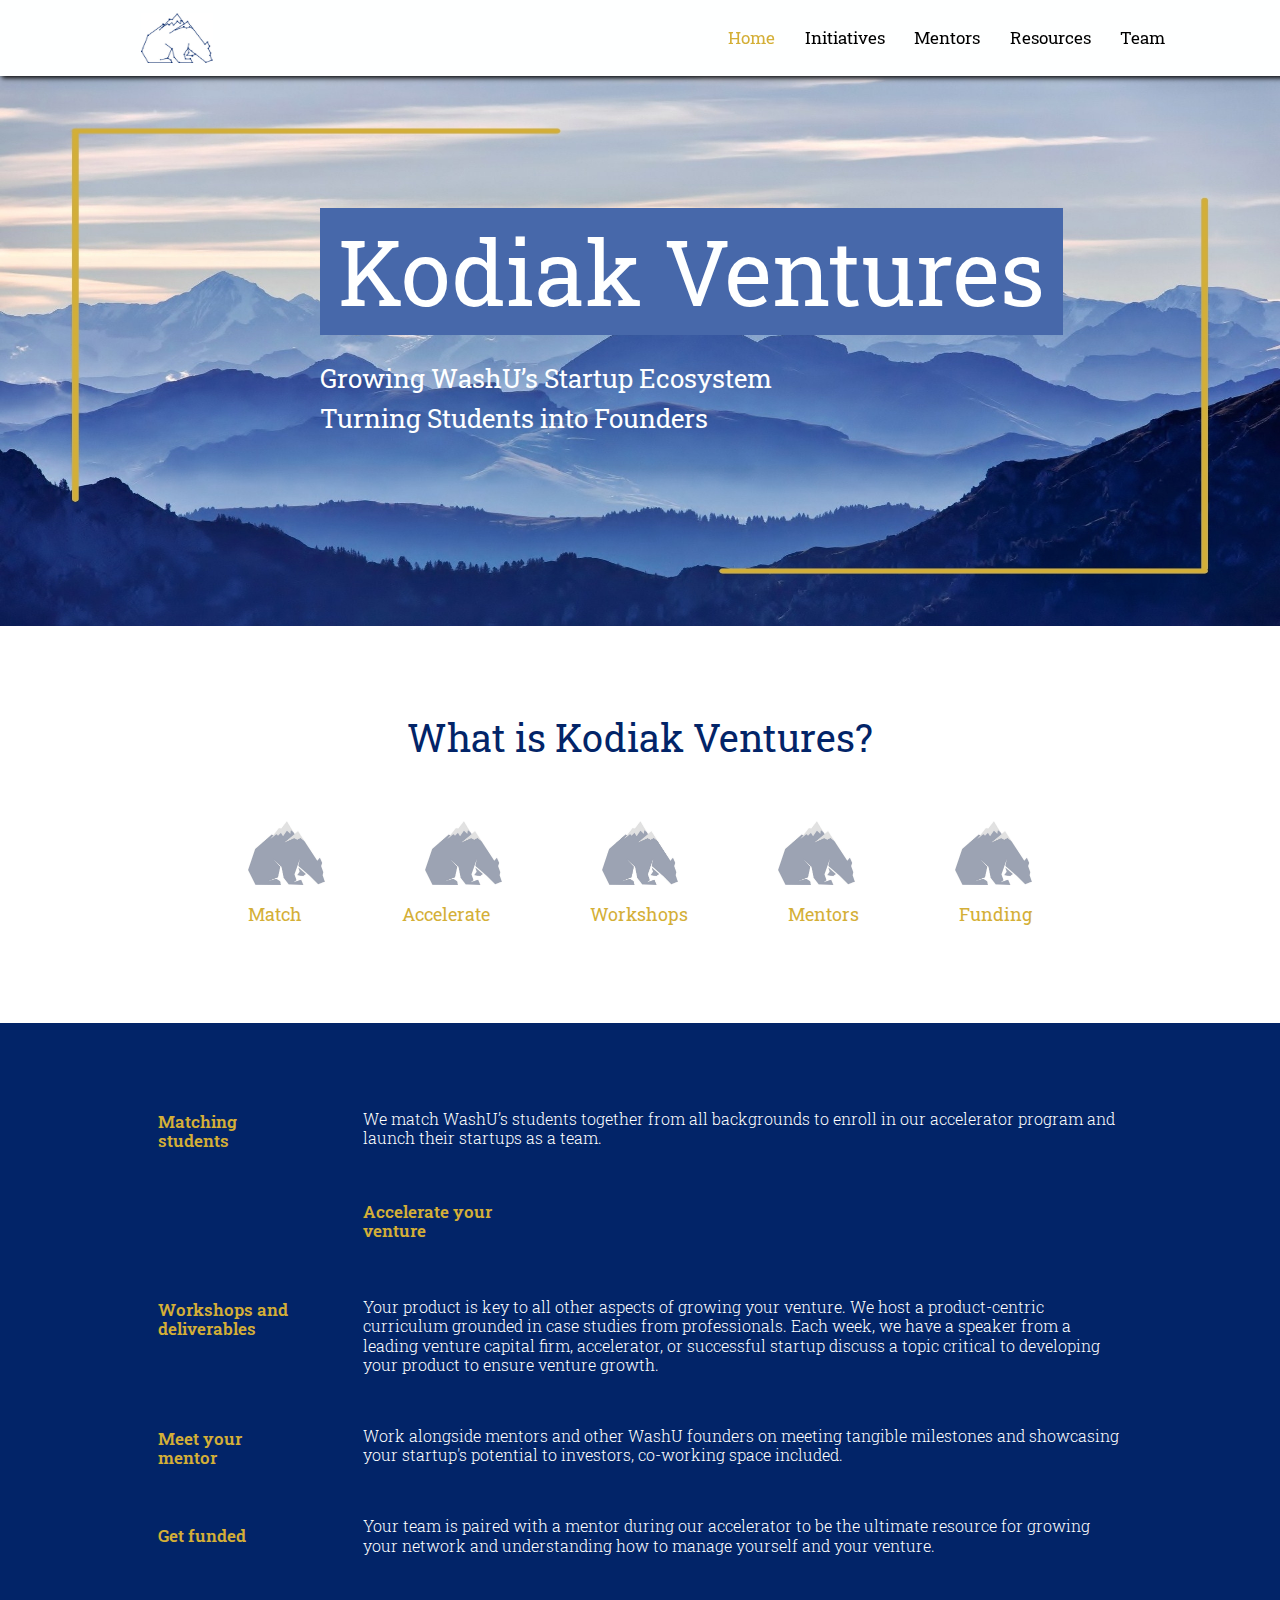
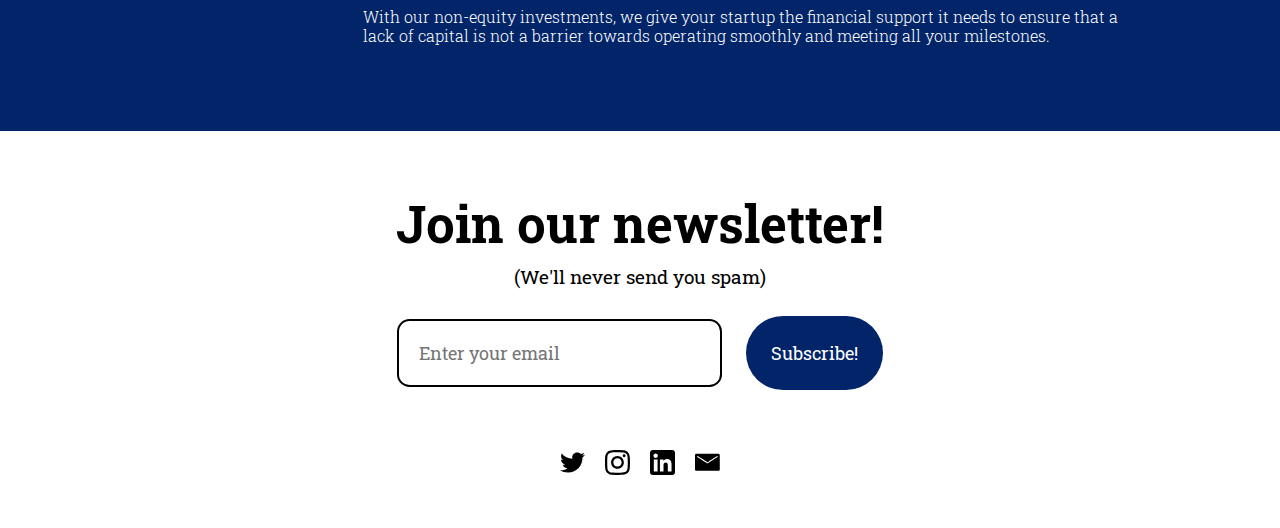
==== index.html @ 2e205262 "First commit" ====
<!--Website Designed and coded by Vinay Viswanathan-->
<!--Thanks for responding Lucas and Jake-->

<!DOCTYPE html>
<html lang="en">
<head>
    <meta charset="UTF-8">
    <meta name="viewport" content="width=device-width, initial-scale=1">
    <title>Kodiak Ventures</title>
    <link rel="shortu icon" type="image/jpg" href="images/favicon.jpg">
    <link rel="stylesheet" href="css/main.css">
</head>
<body>
    <div class="navbar">
        <div class="container">

            <div class="navigation">
                <a class="logo" href="index.html">
                <img class= "bruh" src="images/bearlogo.jpg" alt="logo" width="72px" height="50px">
                </a>
                <ul class="primary">
                    <li class="current"><a href="#">Home</a></li>
                    <li><a href="pages/initiatives.html">Initiatives</a></li>
                    <li><a href="pages/mentors.html">Mentors</a></li>
                    <li><a href="https://kodiakvc.notion.site/The-Kodiak-Collective-9cc9eb20fa6e49fbb20292841d732ef8" target="_blank">Resources</a><l/i>
                    <li><a href="pages/team.html">Team</a></li>
                </ul>
            </div>
        </div>
    </div>

    <div class="clr"> </div>

    <div class="hero">
        <img src="images/hero.jpg" width=400px heigh=300px alt="Kodiak Ventures background">
        <div class="container">
            <div class="hero-text">
                <h1>Kodiak Ventures</h1>
                <p class="subhead">Growing WashU’s Startup Ecosystem <br>Turning Students into Founders</p>
            </div>
        </div>
    </div>

    <div class="space"> </div>

    <div class="What-is-it">    
        <!--<div class="container">-->
            <p>What is Kodiak Ventures?</p> 
            <div id="menu-outer">
            <div class="table">
            <ul id="horizontal-list">
                <li><img id="one"src="../images/grey-bear.jpg"></li>
                <li><img id="two"src="../images/grey-bear.jpg"></li>
                <li><img id="three" src="../images/grey-bear.jpg"></li>
                <li><img id="four" src="../images/grey-bear.jpg"></li>
                <li><img id="five" src="../images/grey-bear.jpg"></li>
            </ul>
            </div>
            </div>
            <div id="menu-outer">
            <div class="table2">
            <ul id="horizontal-list2">
                <li><a href="#MS">Match</a></li>
                <li><a href="#AI">Accelerate</a></li>
                <li><a href="#MM">Workshops</a></li>
                <li><a href="#GF">Mentors</a></li>
                <li><a href="#BS">Funding</a></li>
            </ul>
            </div>
            </div>
        <!--</div>-->
    </div>

    <div class="space1">
    </div>

    <div class="About-what-it-is" id="MS">
        <div class="container">
                <p class="main" id="AI">Matching students</p>
                    <p class="sidebar">We match WashU’s students together from all backgrounds to enroll in our accelerator program and launch their startups as a team.  
                    </p>
                <p class="main" id="MM">Accelerate your venture</p>
                    <p class="sidebar"> Your product is key to all other aspects of growing your venture. 
                    We host a product-centric curriculum grounded in case studies from professionals. 
                    Each week, we have a speaker from a leading venture capital firm, accelerator, 
                    or successful startup discuss a topic critical to developing your product to ensure
                     venture growth. 
                    </p>
                <p class="main" id="GF">Workshops and deliverables</p>
                    <p class="sidebar">Work alongside mentors and other WashU founders on meeting tangible milestones and showcasing your startup's potential to investors, co-working space included.
                    </p>
                <p class="main" id="BS">Meet your mentor</p>
                    <p class="sidebar"> Your team is paired with a mentor during our accelerator to be the ultimate resource for growing your network and understanding how to manage yourself and your venture.  
                    </p>
                <p class="main">Get funded</p>
                    <p class="sidebar"> With our non-equity investments, we give your startup the financial support it needs to ensure that a lack of capital is not a barrier towards operating smoothly and meeting all your milestones.
                    </p>
        </div>
    </div>

    

    <div class="wrapper">
            <h2>Join our newsletter!</h2>

            <p>(We'll never send you spam)</p>

            <div class="newsletter">
                <div>
                <form action="https://sheetdb.io/api/v1/wt7ahadc5fuid" method="POST" id="sheetdb-form">
                <label for="email"></label>
                <input type="email" name="data[email]" id="email" placeholder="Enter your email" required>
                <button type="submit">Subscribe!</button>
                </form>
                <script>
                    var form = document.getElementById('sheetdb-form');
                    form.addEventListener("submit", e => {
                        e.preventDefault();
                        fetch(form.action, {
                            method : "POST",
                            body: new FormData(document.getElementById("sheetdb-form")),
                        }).then(
                            response => response.json()
                        ).then((html) => {
                        // you can put any JS code here
                        alert('You have successfully joined the newsletter!')
                        });
                    });
                </script>
                </div>
            </div>
    </div>

    <div class="foot">
            <div id="twitter"><a href="https://twitter.com/ventureskodiak?s=21" target="_blank"><img src="images/twitter.svg" width="25px" height="25px"></a></div>
            <div id="instagram"><a href="https://www.instagram.com/kodiak.ventures/" target="_blank"><img src="images/instagram.svg" width="25px" height="25px"></a></div>
            <div id="linkedin"><a href="https://www.linkedin.com/company/kodiak-ventures/" target="_blank"><img src="images/linkedin.svg" width="25px" height="25px"></a></div>
            <div id="email"><a href="mailto:inquiries@kodiakventures.vc?subject=General%20Inquiry" target="_blank"><img src="images/email.svg"width="25px" height="25px"></a></div>
    </div>

</body>
</html>
---- css/main.css ----
@import url("https://fonts.googleapis.com/css2?family=Roboto+Slab:wght@300;400;600;700&display=swap");

body {
	background: #fff;
    color:000;
    margin: 0;
    font-family: 'Roboto Slab', serif;
	font-size: 16px;
    line-height: 1.2em;
}

a {
	text-decoration: none;
	color: #000
}


a:hover {
	color: #D4AF37;
}


.container {
	width: 80%;
	margin: auto;
	overflow: hidden;
}

.navbar {
	background-color: #feffff;
	padding: 13px;
	width: 100%;
	position: fixed;
	top: 0px;
	box-shadow: 2px 2px 5px black;
	z-index:300;
}

.navigation {
	text-align: center;
	position: relative;
}

.navigation .logo .bruh {
	float: left;
	display: inline;
	color: #022468;
	font-weight: 300;
	font-size: 20px;
	margin: 0;
	padding:0;
	border:0;
}

.navigation ul {
	padding: 0;
	list-style: none;
	float: right;
	word-spacing: 1.5em;
	margin: 0;
	position: absolute;
	top: 15px; 
	right:0%;
	font-size: 17px;
}

.navbar li {
	display: inline;
	margin: auto;
	text-align: center;
}

li.current a {
	color: #D4AF37;
}

.clr {
	padding: 38px;
}

.hero img{
	width:100%;
	height: 550px;
	margin: 0;
	padding-bottom: 0;
	/*background-image: url('../images/hero.jpg');
	background-position: center;
	min-height: 450px;
	margin-bottom: 30px;
	background-size: cover;*/
}

.hero {
	position: relative;
}

.hero h1 {
	position: absolute; 
	top: 13%;
	left: 25%;
	text-align: center;
	color: #feffff;
	font-weight: 400;
	font-size: 7vw;
	padding: 0;
	margin-bottom: 0;
	background-color: #4768aa;
	padding: .6em .2em;
}


.hero p {
	position: absolute;
	top: 45%;
	left: 25%;
	color: #feffff;
	font-weight: 400;
	font-size: 2vw;
	line-height: 40px;
	padding-top: .3em;
}

.space {
	padding-bottom: 10px;
	padding-top: 0px;
	background-color: #fff;
}

.What-is-it {
	background-color: #fff;
	padding-bottom: 60px;
	padding-top: 50px;
}

.What-is-it p {
	font-size: 3vw;
	text-align: center;
	color: #022468;
	padding-bottom: 0em;
}

.What-is-it ul {
	padding: 0;

}

.What-is-it a {
	color: #D4AF37;
	font-size: 1.4vw;
}

.What-is-it a:hover {
	color: #022468;
}

#menu-outer {
	height: 84px;
	background: url(images/bar-bg.jpg) repeat-x;
}

.table {
	display: table;   /* Allow the centering to work */
	margin: 0 auto;
}

@media screen and (max-width: 1024px) {
    .table {
        display: none !important;
    }
}

@media screen and (max-width: 1024px) {
    .primary {
		font-size: .4em !important;
        
    }
}

.table2 {
	display: table;   /* Allow the centering to work */
	margin: 0 auto;
}

ul#horizontal-list {
	min-width: 696px;
	padding-top: 20px;
	}
	ul#horizontal-list li {
		display: inline;
		margin-left: 3em;
			margin-right: 3em;

	}

	ul#horizontal-list2 {
		min-width: 696px;
		list-style: none;
		padding-top: 20px;
		}
		ul#horizontal-list2 li {
			display: inline;
			margin-left: 3em;
			margin-right: 3em;
		}


.KVattributes li {
	/*float: left;
	width: 20%;
	padding: 0 10px;
	box-sizing: border-box;*/
	display: inline-block;
	text-align: center;
}

.What-is-it img {
	width: 6vw;
	height: 5vw;
}



.space1 {
	background-color: #fff;
	padding-top: 10px;
}

.About-what-it-is {
	padding-top: 60px;
	background-color: #022468;
	padding-bottom: 60px;
}

.main {
	float: left;
	width: 20%;
	padding: 13px 30px;
	box-sizing: border-box;
	color: #D4AF37;
	font-size: 1.3vw;
	font-weight: 600;
}

.sidebar {
	float: right;
	width: 80%;
	color: #fff;
	font-weight: 300;
	padding: 10px 30px;
	box-sizing: border-box;
}


.wrapper {
	padding-top: 40px;
	background-color: white;
	padding-bottom: 50px;
	width: 100%;
	height: 100%;
	display: flex;
	flex-direction: column;
	justify-content: center;
	align-items: center;
	margin-bottom: 0;
}

input[type=email] {
	align-items: center;
	padding: 20px;
	margin: 10px;
	border-radius: .7em;
	border: 2px solid black;
	font-family: 'Roboto Slab', serif;
	font-size: large;
	outline: none;
	width: 22vw;	
}

button[type=submit] {
	padding: 25px;
	margin: 10px;
	justify-content: center;
	border-radius: 3em;
	font-family: 'Roboto Slab', serif;
	color: #fff;
	background-color: #022468;
	border: none;
	font-size: large;
}

button[type=submit]:hover {
	cursor: pointer;
	background-color: #1D3BD1;
}

.wrapper h2 {
	text-align: center;
	/*font-weight: 400;*/
	font-size: 4vw;
	padding-bottom: 15px;
	margin-bottom: 0;
}

.wrapper p {
	font-size: 1.5vw;
}

.foot {
	background-color: #fff;
	display: flex;
	justify-content: center;
	margin-bottom: 50px;
}

.foot img {
	margin-left: 10px;
	margin-right: 10px;
}

iframe {
	width: 100%;
	height: 300px;
}
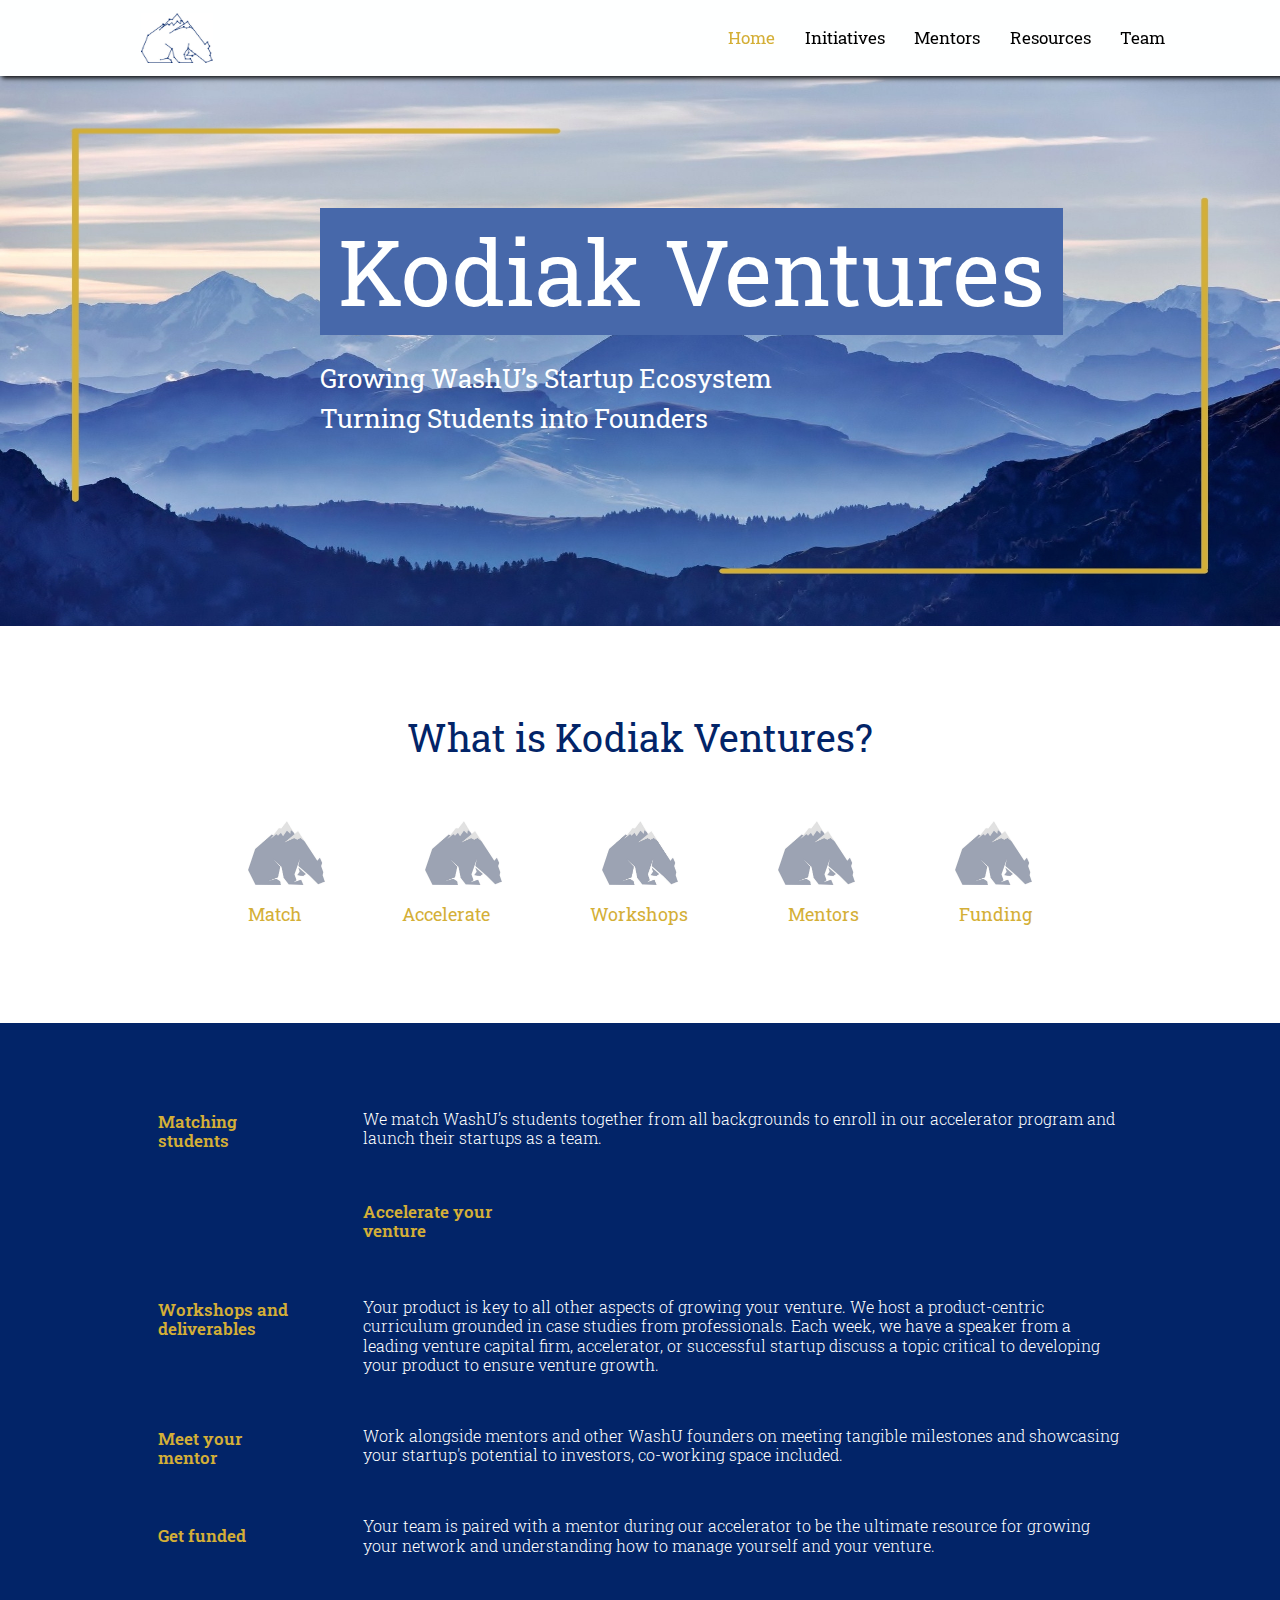
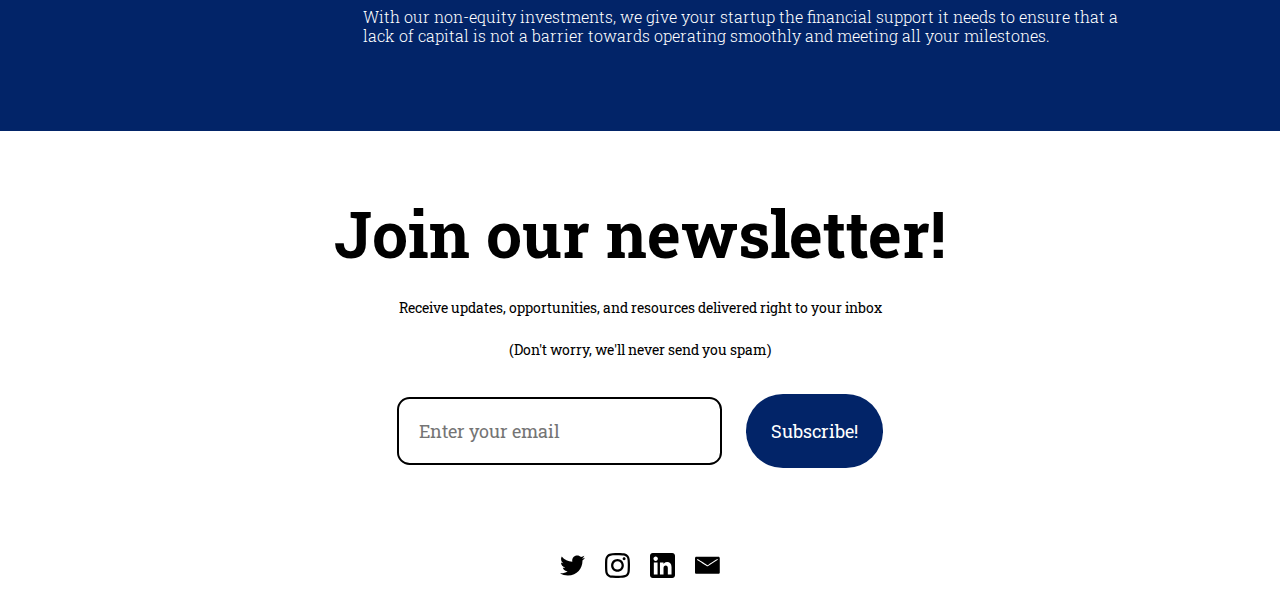
==== commit 558222c0: "Updated newsletter subtext" ====
--- a/index.html
+++ b/index.html
@@ -103,7 +103,8 @@
     <div class="wrapper">
             <h2>Join our newsletter!</h2>
 
-            <p>(We'll never send you spam)</p>
+            <p class="first-test">Receive updates, opportunities, and resources delivered right to your inbox </p>
+            <p>(Don't worry, we'll never send you spam)</p>
 
             <div class="newsletter">
                 <div>
--- a/css/main.css
+++ b/css/main.css
@@ -273,7 +273,8 @@
 	font-family: 'Roboto Slab', serif;
 	font-size: large;
 	outline: none;
-	width: 22vw;	
+	width: 22vw;
+	margin-top: 30px;
 }
 
 button[type=submit] {
@@ -296,20 +297,22 @@
 .wrapper h2 {
 	text-align: center;
 	/*font-weight: 400;*/
-	font-size: 4vw;
+	font-size: 4em;
 	padding-bottom: 15px;
-	margin-bottom: 0;
+	margin-bottom: 25px;
 }
 
 .wrapper p {
-	font-size: 1.5vw;
+	font-size: .9em;
+	margin-bottom: 8px;
 }
 
 .foot {
 	background-color: #fff;
 	display: flex;
 	justify-content: center;
-	margin-bottom: 50px;
+	margin-top: 25px;
+	margin-bottom: 25px;
 }
 
 .foot img {
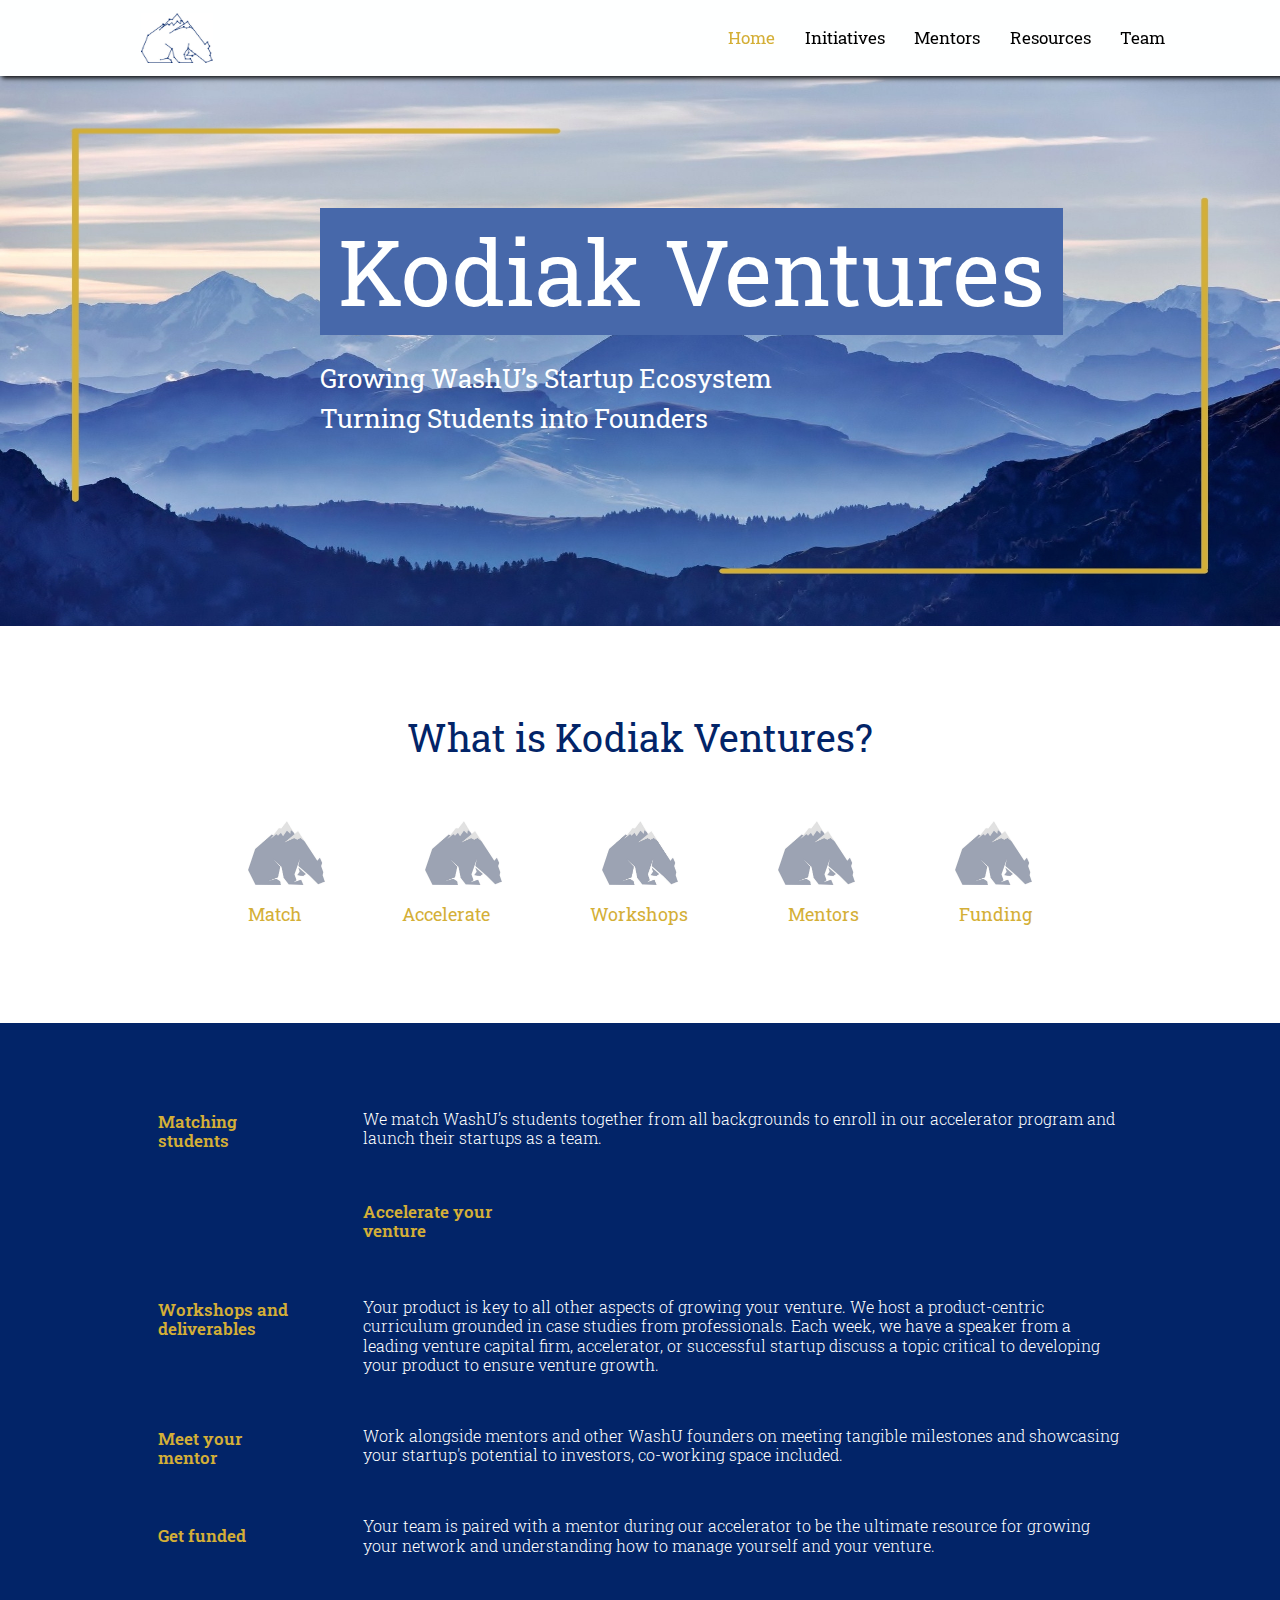
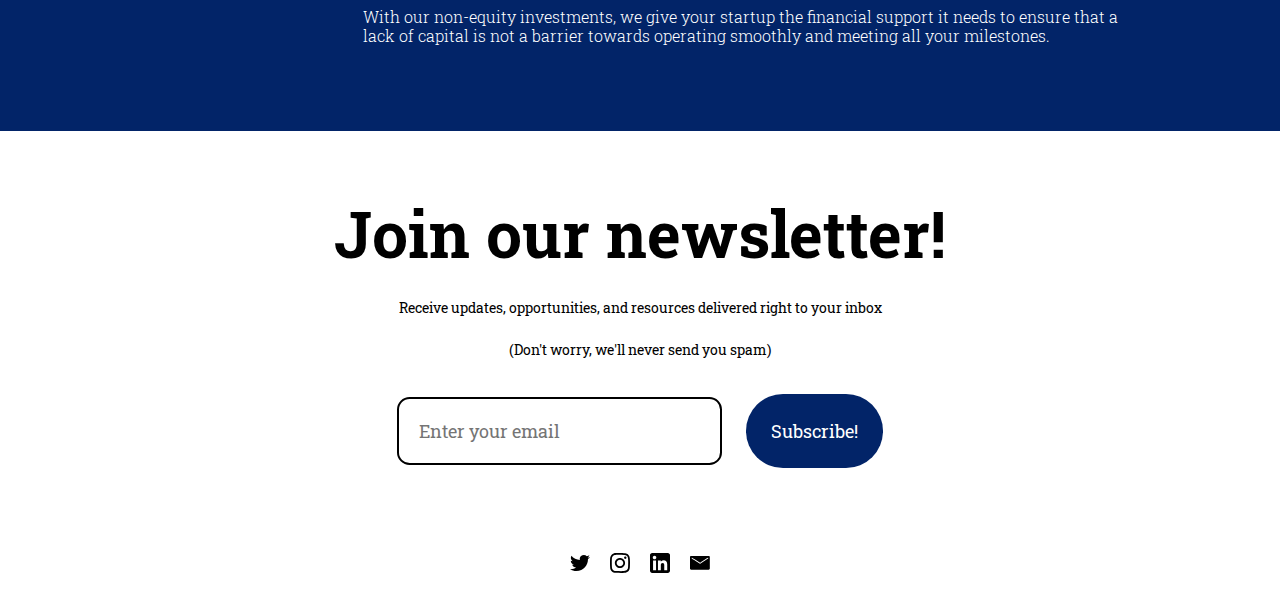
==== commit a6d859db: "Update social links" ====
--- a/index.html
+++ b/index.html
@@ -133,10 +133,10 @@
     </div>
 
     <div class="foot">
-            <div id="twitter"><a href="https://twitter.com/ventureskodiak?s=21" target="_blank"><img src="images/twitter.svg" width="25px" height="25px"></a></div>
-            <div id="instagram"><a href="https://www.instagram.com/kodiak.ventures/" target="_blank"><img src="images/instagram.svg" width="25px" height="25px"></a></div>
-            <div id="linkedin"><a href="https://www.linkedin.com/company/kodiak-ventures/" target="_blank"><img src="images/linkedin.svg" width="25px" height="25px"></a></div>
-            <div id="email"><a href="mailto:inquiries@kodiakventures.vc?subject=General%20Inquiry" target="_blank"><img src="images/email.svg"width="25px" height="25px"></a></div>
+            <div id="twitter"><a href="https://twitter.com/ventureskodiak?s=21" target="_blank"><img src="images/twitter.svg" width="20px" height="20px"></a></div>
+            <div id="instagram"><a href="https://www.instagram.com/kodiak.ventures/" target="_blank"><img src="images/instagram.svg" width="20px" height="20px"></a></div>
+            <div id="linkedin"><a href="https://www.linkedin.com/company/kodiak-ventures/" target="_blank"><img src="images/linkedin.svg" width="20px" height="20px"></a></div>
+            <div id="email"><a href="mailto:inquiries@kodiakventures.vc?subject=General%20Inquiry" target="_blank"><img src="images/email.svg"width="20px" height="20px"></a></div>
     </div>
 
 </body>
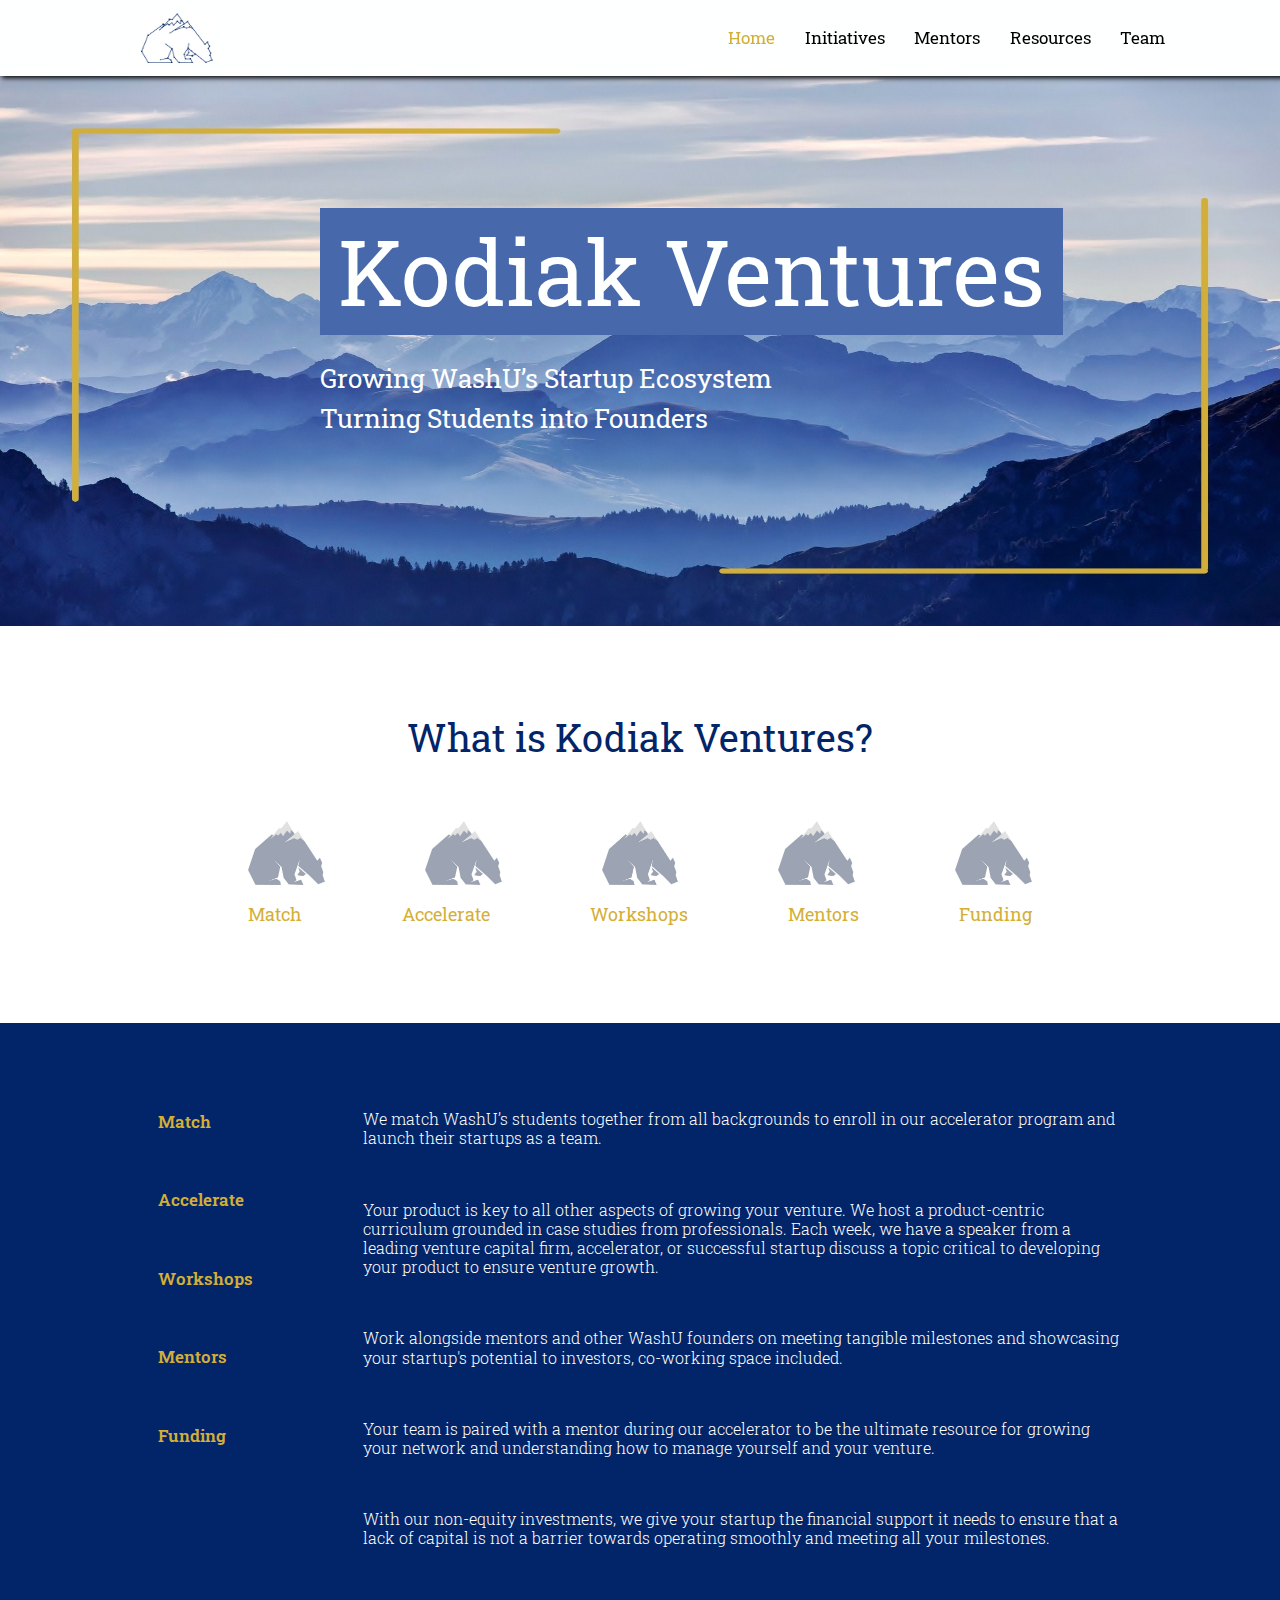
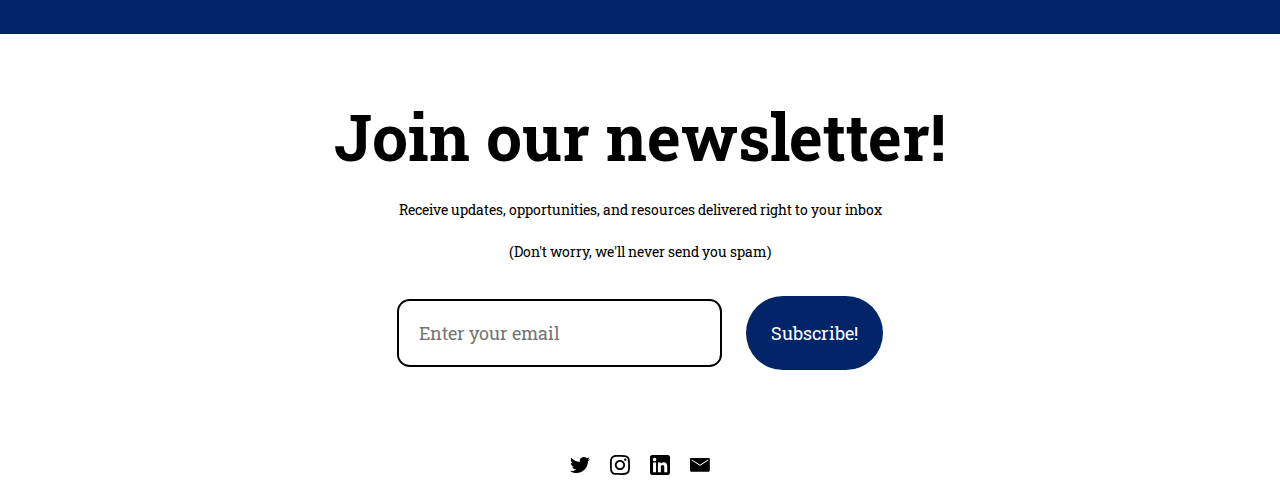
==== commit 6e55bc3d: "Optimized design for smaller screen" ====
--- a/index.html
+++ b/index.html
@@ -76,23 +76,23 @@
 
     <div class="About-what-it-is" id="MS">
         <div class="container">
-                <p class="main" id="AI">Matching students</p>
+                <p class="main" id="AI">Match</p>
                     <p class="sidebar">We match WashU’s students together from all backgrounds to enroll in our accelerator program and launch their startups as a team.  
                     </p>
-                <p class="main" id="MM">Accelerate your venture</p>
+                <p class="main" id="MM">Accelerate</p>
                     <p class="sidebar"> Your product is key to all other aspects of growing your venture. 
                     We host a product-centric curriculum grounded in case studies from professionals. 
                     Each week, we have a speaker from a leading venture capital firm, accelerator, 
                     or successful startup discuss a topic critical to developing your product to ensure
                      venture growth. 
                     </p>
-                <p class="main" id="GF">Workshops and deliverables</p>
+                <p class="main" id="GF">Workshops</p>
                     <p class="sidebar">Work alongside mentors and other WashU founders on meeting tangible milestones and showcasing your startup's potential to investors, co-working space included.
                     </p>
-                <p class="main" id="BS">Meet your mentor</p>
+                <p class="main" id="BS">Mentors</p>
                     <p class="sidebar"> Your team is paired with a mentor during our accelerator to be the ultimate resource for growing your network and understanding how to manage yourself and your venture.  
                     </p>
-                <p class="main">Get funded</p>
+                <p class="main">Funding</p>
                     <p class="sidebar"> With our non-equity investments, we give your startup the financial support it needs to ensure that a lack of capital is not a barrier towards operating smoothly and meeting all your milestones.
                     </p>
         </div>
--- a/css/main.css
+++ b/css/main.css
@@ -169,7 +169,7 @@
     }
 }
 
-@media screen and (max-width: 1024px) {
+@media screen and (max-width: 750px) {
     .primary {
 		font-size: .4em !important;
         
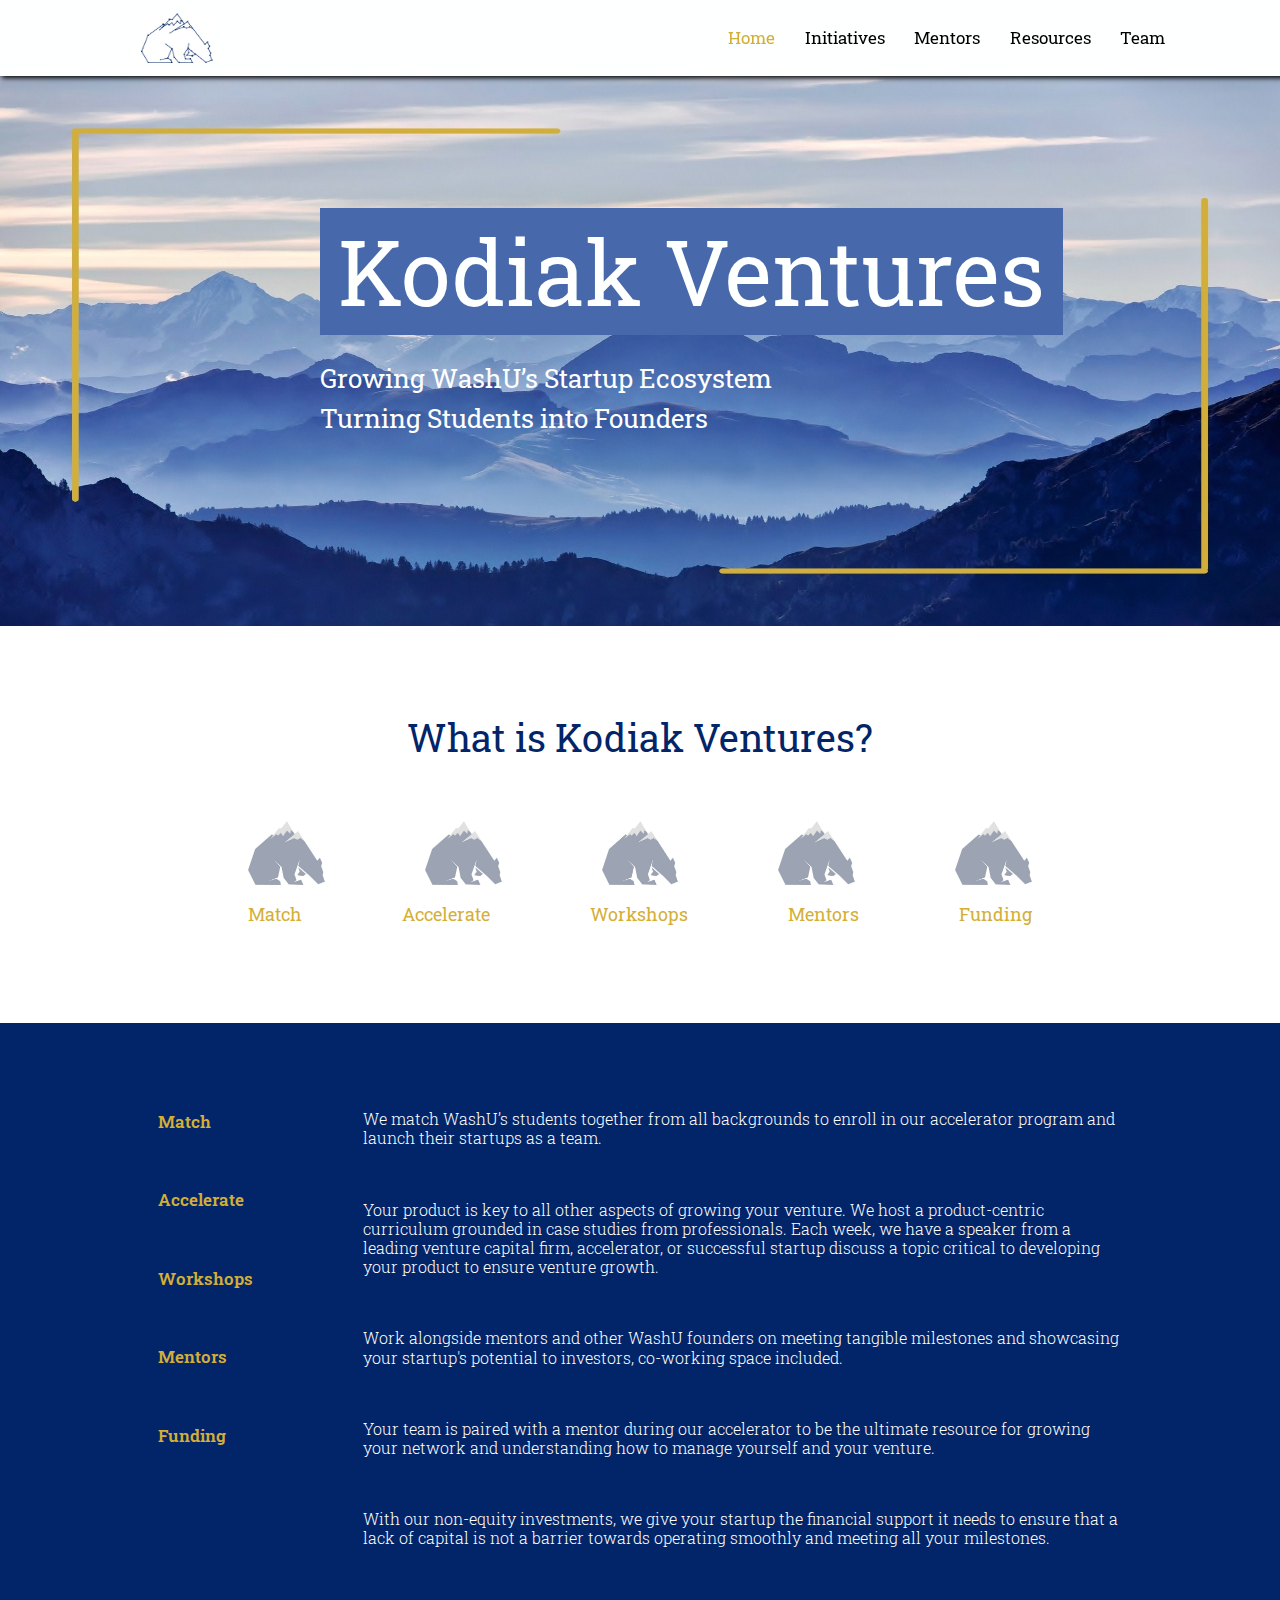
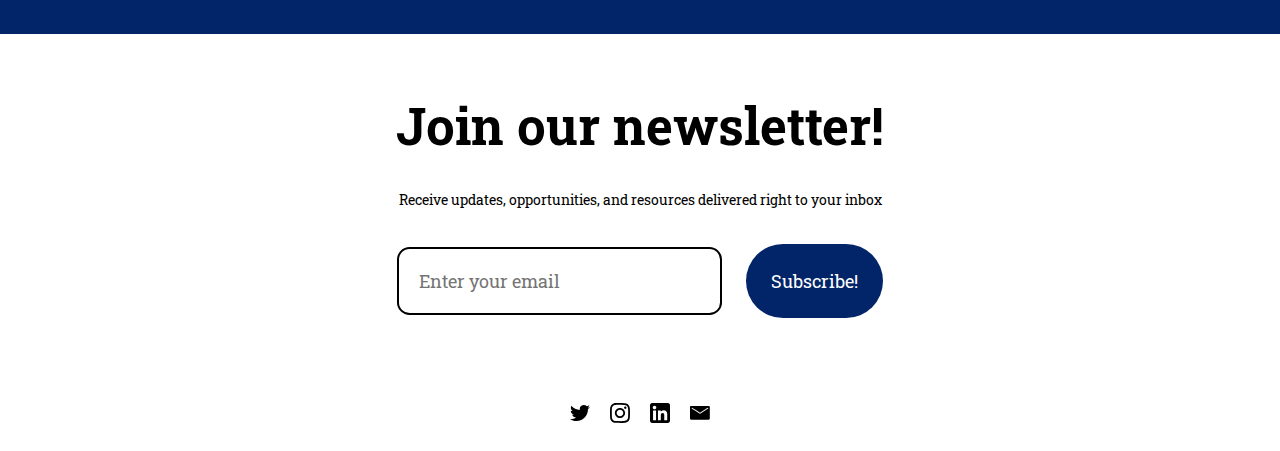
==== commit 77066b24: "Fixed wording" ====
--- a/index.html
+++ b/index.html
@@ -104,7 +104,7 @@
             <h2>Join our newsletter!</h2>
 
             <p class="first-test">Receive updates, opportunities, and resources delivered right to your inbox </p>
-            <p>(Don't worry, we'll never send you spam)</p>
+            <!--<p>(Don't worry, we'll never send you spam)</p>-->
 
             <div class="newsletter">
                 <div>
--- a/css/main.css
+++ b/css/main.css
@@ -297,7 +297,7 @@
 .wrapper h2 {
 	text-align: center;
 	/*font-weight: 400;*/
-	font-size: 4em;
+	font-size: 4vw;
 	padding-bottom: 15px;
 	margin-bottom: 25px;
 }
